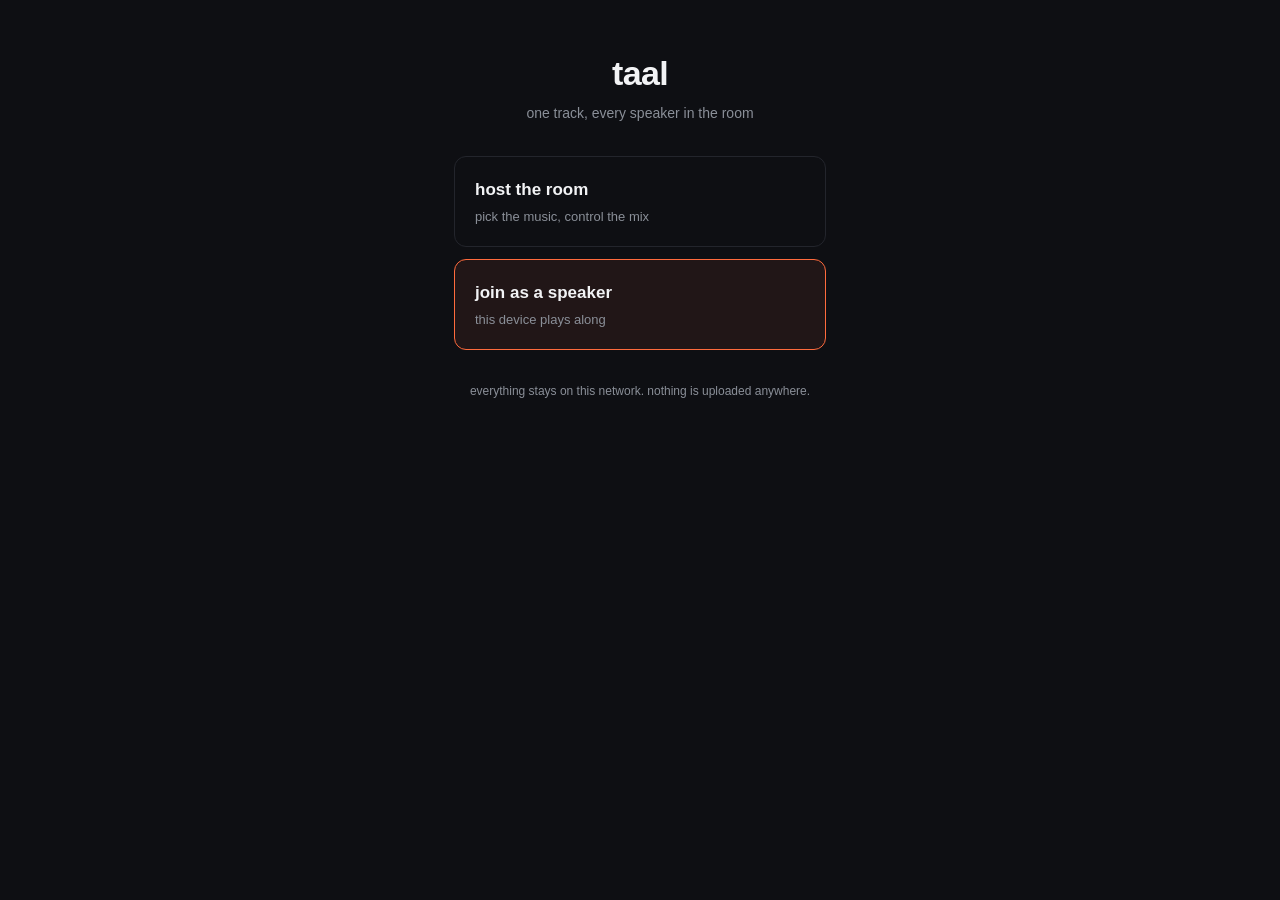
==== web/index.html @ 5862c1ed "landing page and speaker client" ====
<!doctype html>
<html lang="en">
<head>
<meta charset="utf-8">
<meta name="viewport" content="width=device-width, initial-scale=1, viewport-fit=cover">
<title>taal</title>
<link rel="stylesheet" href="style.css">
</head>
<body>
<main class="wrap">
  <h1>taal</h1>
  <p class="sub">one track, every speaker in the room</p>

  <div class="choice">
    <a class="card" href="/host">
      <span class="card-title">host the room</span>
      <span class="card-note">pick the music, control the mix</span>
    </a>
    <a class="card accent" href="/join">
      <span class="card-title">join as a speaker</span>
      <span class="card-note">this device plays along</span>
    </a>
  </div>

  <p class="tip">everything stays on this network. nothing is uploaded anywhere.</p>
</main>
</body>
</html>
---- web/style.css ----
:root {
  color-scheme: dark;
  --bg: #0e0f13;
  --fg: #f2f3f5;
  --dim: #8a8f98;
  --line: #23252c;
  --accent: #ff6b3d;
}

* { box-sizing: border-box; }

body {
  margin: 0;
  background: var(--bg);
  color: var(--fg);
  font: 16px/1.5 -apple-system, BlinkMacSystemFont, "Segoe UI", Roboto, sans-serif;
  -webkit-font-smoothing: antialiased;
}

.wrap {
  max-width: 420px;
  margin: 0 auto;
  padding: 48px 24px env(safe-area-inset-bottom, 24px);
  text-align: center;
}

h1 {
  margin: 0 0 4px;
  font-size: 34px;
  letter-spacing: -0.02em;
}

h1 small {
  font-size: 14px;
  color: var(--dim);
  font-weight: 400;
  letter-spacing: 0;
}

.sub {
  margin: 4px 0 24px;
  color: var(--dim);
  font-size: 14px;
  word-break: break-word;
}

.big {
  display: block;
  width: 100%;
  padding: 16px;
  margin: 8px 0;
  border: 0;
  border-radius: 12px;
  background: var(--accent);
  color: #fff;
  font-size: 17px;
  font-weight: 600;
  font-family: inherit;
  cursor: pointer;
}

.big:disabled { opacity: 0.35; cursor: default; }

.big.ghost {
  background: transparent;
  border: 1px solid var(--line);
  color: var(--fg);
}

.row { display: flex; gap: 10px; }

.file { display: block; cursor: pointer; }

.qr {
  width: 220px;
  height: 220px;
  border-radius: 12px;
  background: #fff;
  padding: 10px;
}

.state {
  margin: 20px 0;
  color: var(--dim);
  font-size: 14px;
}

.nudge {
  display: block;
  margin: 28px 0 8px;
  text-align: left;
  font-size: 14px;
}

.nudge span { display: block; margin-bottom: 8px; }
.nudge small { display: block; margin-top: 6px; color: var(--dim); font-size: 12px; }

input[type="range"] {
  width: 100%;
  accent-color: var(--accent);
}

.stats {
  display: grid;
  grid-template-columns: repeat(3, 1fr);
  gap: 4px;
  text-align: center;
  margin: 24px 0 0;
  padding-top: 16px;
  border-top: 1px solid var(--line);
  font-size: 13px;
}

.stats dt { color: var(--dim); }
.stats dd { margin: 2px 0 0; font-variant-numeric: tabular-nums; }

.tip {
  margin-top: 32px;
  color: var(--dim);
  font-size: 12px;
  line-height: 1.6;
}

.wrap.wide { max-width: 520px; }

.choice {
  display: grid;
  gap: 12px;
  margin: 32px 0 24px;
}

.card {
  display: block;
  padding: 20px;
  border: 1px solid var(--line);
  border-radius: 12px;
  text-decoration: none;
  color: var(--fg);
  text-align: left;
}

.card.accent {
  border-color: var(--accent);
  background: rgba(255, 107, 61, 0.08);
}

.card-title { display: block; font-size: 17px; font-weight: 600; }
.card-note { display: block; margin-top: 4px; color: var(--dim); font-size: 13px; }

.field { display: block; margin: 24px 0 8px; text-align: left; font-size: 14px; }
.field span { display: block; margin-bottom: 8px; }

.field input {
  width: 100%;
  padding: 13px 14px;
  border: 1px solid var(--line);
  border-radius: 10px;
  background: #14161b;
  color: var(--fg);
  font: inherit;
}

.mixer {
  margin-top: 36px;
  padding-top: 20px;
  border-top: 1px solid var(--line);
  text-align: left;
}

.mixer h2 {
  margin: 0 0 14px;
  font-size: 15px;
  font-weight: 600;
  display: flex;
  justify-content: space-between;
  align-items: baseline;
}

.muted { color: var(--dim); font-size: 13px; font-weight: 400; }

.speaker {
  display: grid;
  grid-template-columns: 1fr 1.4fr auto auto;
  align-items: center;
  gap: 10px;
  padding: 10px 0;
  border-bottom: 1px solid var(--line);
}

.speaker:last-child { border-bottom: 0; }

.speaker-name {
  font-size: 14px;
  overflow: hidden;
  text-overflow: ellipsis;
  white-space: nowrap;
}

.speaker-gain {
  font-size: 12px;
  color: var(--dim);
  font-variant-numeric: tabular-nums;
  min-width: 38px;
  text-align: right;
}

.ghost-sm {
  padding: 6px 10px;
  border: 1px solid var(--line);
  border-radius: 8px;
  background: transparent;
  color: var(--dim);
  font: inherit;
  font-size: 12px;
  cursor: pointer;
}

.empty { color: var(--dim); font-size: 13px; margin: 6px 0; }
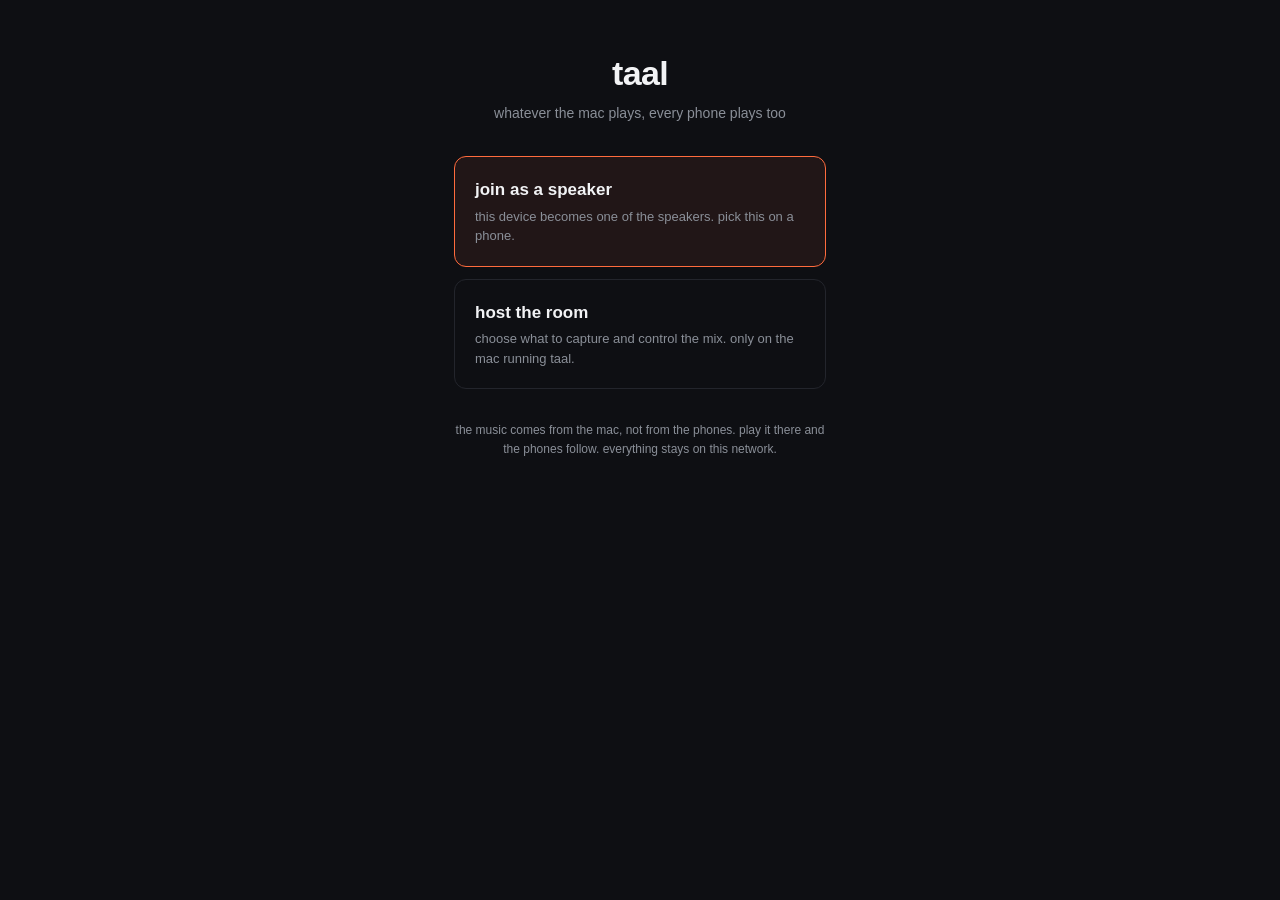
==== commit 5cd597b0: "say which device each role belongs on" ====
--- a/web/index.html
+++ b/web/index.html
@@ -9,20 +9,23 @@
 <body>
 <main class="wrap">
   <h1>taal</h1>
-  <p class="sub">one track, every speaker in the room</p>
+  <p class="sub">whatever the mac plays, every phone plays too</p>
 
   <div class="choice">
+    <a class="card accent" href="/join">
+      <span class="card-title">join as a speaker</span>
+      <span class="card-note">this device becomes one of the speakers.
+      pick this on a phone.</span>
+    </a>
     <a class="card" href="/host">
       <span class="card-title">host the room</span>
-      <span class="card-note">pick the music, control the mix</span>
-    </a>
-    <a class="card accent" href="/join">
-      <span class="card-title">join as a speaker</span>
-      <span class="card-note">this device plays along</span>
+      <span class="card-note">choose what to capture and control the mix.
+      only on the mac running taal.</span>
     </a>
   </div>
 
-  <p class="tip">everything stays on this network. nothing is uploaded anywhere.</p>
+  <p class="tip">the music comes from the mac, not from the phones. play it
+  there and the phones follow. everything stays on this network.</p>
 </main>
 </body>
 </html>
--- a/web/style.css
+++ b/web/style.css
@@ -216,3 +216,12 @@
 }
 
 .empty { color: var(--dim); font-size: 13px; margin: 6px 0; }
+
+.awake {
+  margin: 0 0 20px;
+  font-size: 12px;
+  line-height: 1.5;
+}
+
+.awake.ok { color: var(--dim); }
+.awake.warn { color: var(--accent); }
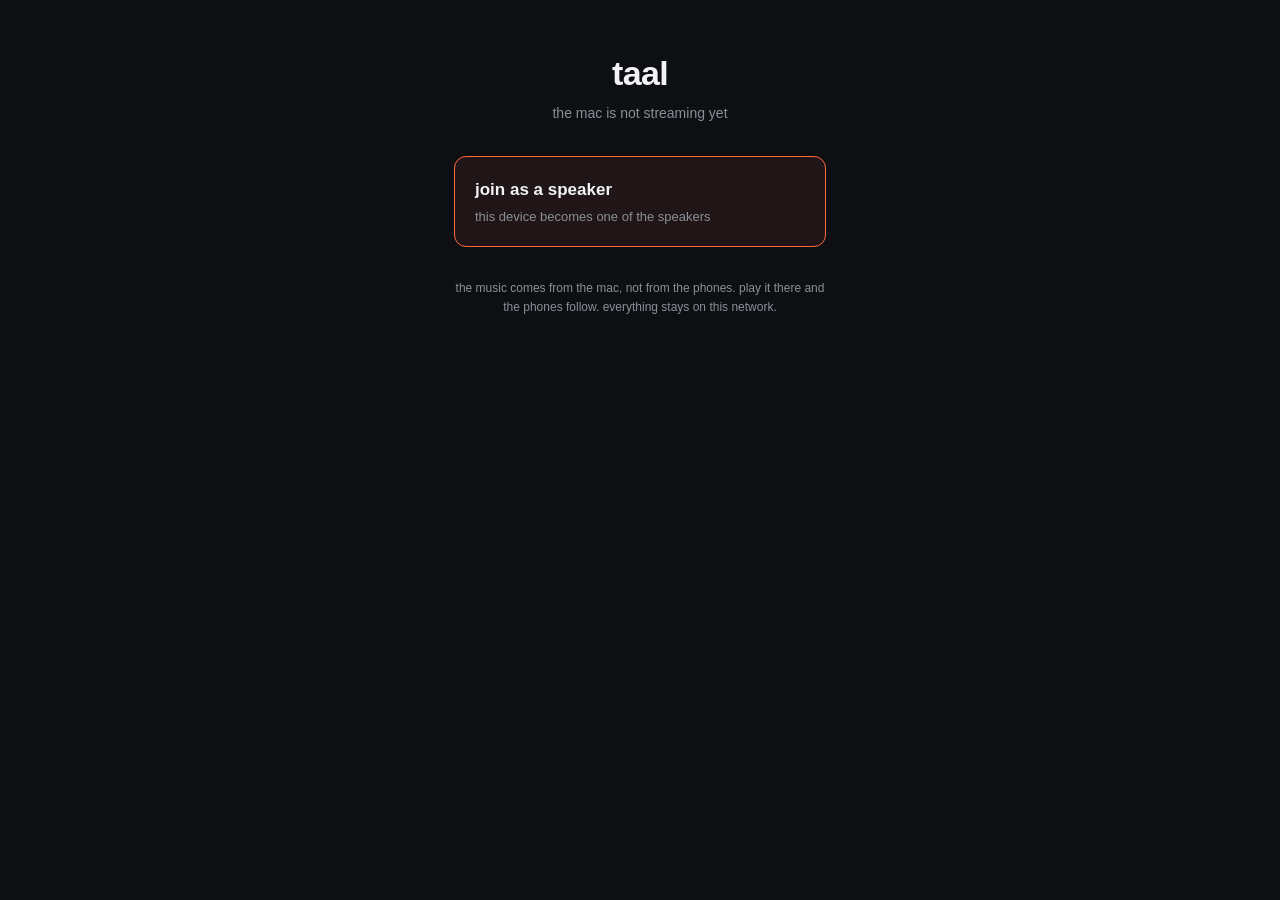
==== commit d2048eae: "the mac hosts, everything else is a speaker" ====
--- a/web/index.html
+++ b/web/index.html
@@ -9,23 +9,13 @@
 <body>
 <main class="wrap">
   <h1>taal</h1>
-  <p class="sub">whatever the mac plays, every phone plays too</p>
+  <p class="sub" id="sub">whatever the mac plays, every phone plays too</p>
 
-  <div class="choice">
-    <a class="card accent" href="/join">
-      <span class="card-title">join as a speaker</span>
-      <span class="card-note">this device becomes one of the speakers.
-      pick this on a phone.</span>
-    </a>
-    <a class="card" href="/host">
-      <span class="card-title">host the room</span>
-      <span class="card-note">choose what to capture and control the mix.
-      only on the mac running taal.</span>
-    </a>
-  </div>
+  <div class="choice" id="choice"></div>
 
-  <p class="tip">the music comes from the mac, not from the phones. play it
-  there and the phones follow. everything stays on this network.</p>
+  <p class="tip" id="tip">the music comes from the mac, not from the phones.
+  play it there and the phones follow. everything stays on this network.</p>
 </main>
+<script type="module" src="index.js"></script>
 </body>
 </html>
--- a/web/style.css
+++ b/web/style.css
@@ -60,6 +60,8 @@
 }
 
 .big:disabled { opacity: 0.35; cursor: default; }
+
+a.big { text-decoration: none; text-align: center; box-sizing: border-box; }
 
 .big.ghost {
   background: transparent;
@@ -225,3 +227,75 @@
 
 .awake.ok { color: var(--dim); }
 .awake.warn { color: var(--accent); }
+
+.chain {
+  margin: 24px 0 8px;
+  padding: 16px;
+  border: 1px solid var(--line);
+  border-radius: 12px;
+}
+
+.chain .field { margin: 0 0 16px; }
+.chain .field:last-child { margin-bottom: 0; }
+
+select {
+  width: 100%;
+  padding: 11px 12px;
+  border: 1px solid var(--line);
+  border-radius: 10px;
+  background: #14161b;
+  color: var(--fg);
+  font: inherit;
+}
+
+.field small {
+  display: block;
+  margin-top: 6px;
+  color: var(--dim);
+  font-size: 12px;
+  line-height: 1.5;
+}
+
+.field small.warn { color: var(--accent); }
+
+.conn {
+  margin: 0 0 20px;
+  font-size: 12px;
+}
+
+.conn.ok { color: var(--dim); }
+.conn.warn { color: var(--accent); }
+
+.setup {
+  padding: 20px;
+  border: 1px solid var(--line);
+  border-radius: 12px;
+  text-align: left;
+}
+
+.setup-msg { margin: 0 0 16px; font-size: 14px; line-height: 1.6; }
+
+.setup-cmd {
+  margin: 12px 0 0;
+  padding: 12px;
+  border-radius: 8px;
+  background: #14161b;
+  color: var(--dim);
+  font-family: ui-monospace, SFMono-Regular, Menlo, monospace;
+  font-size: 13px;
+  user-select: all;
+}
+
+.check {
+  display: flex;
+  align-items: center;
+  justify-content: center;
+  gap: 8px;
+  margin: 14px 0 0;
+  font-size: 13px;
+  color: var(--dim);
+}
+
+.check input { accent-color: var(--accent); }
+
+.tip.warn { color: var(--accent); }
